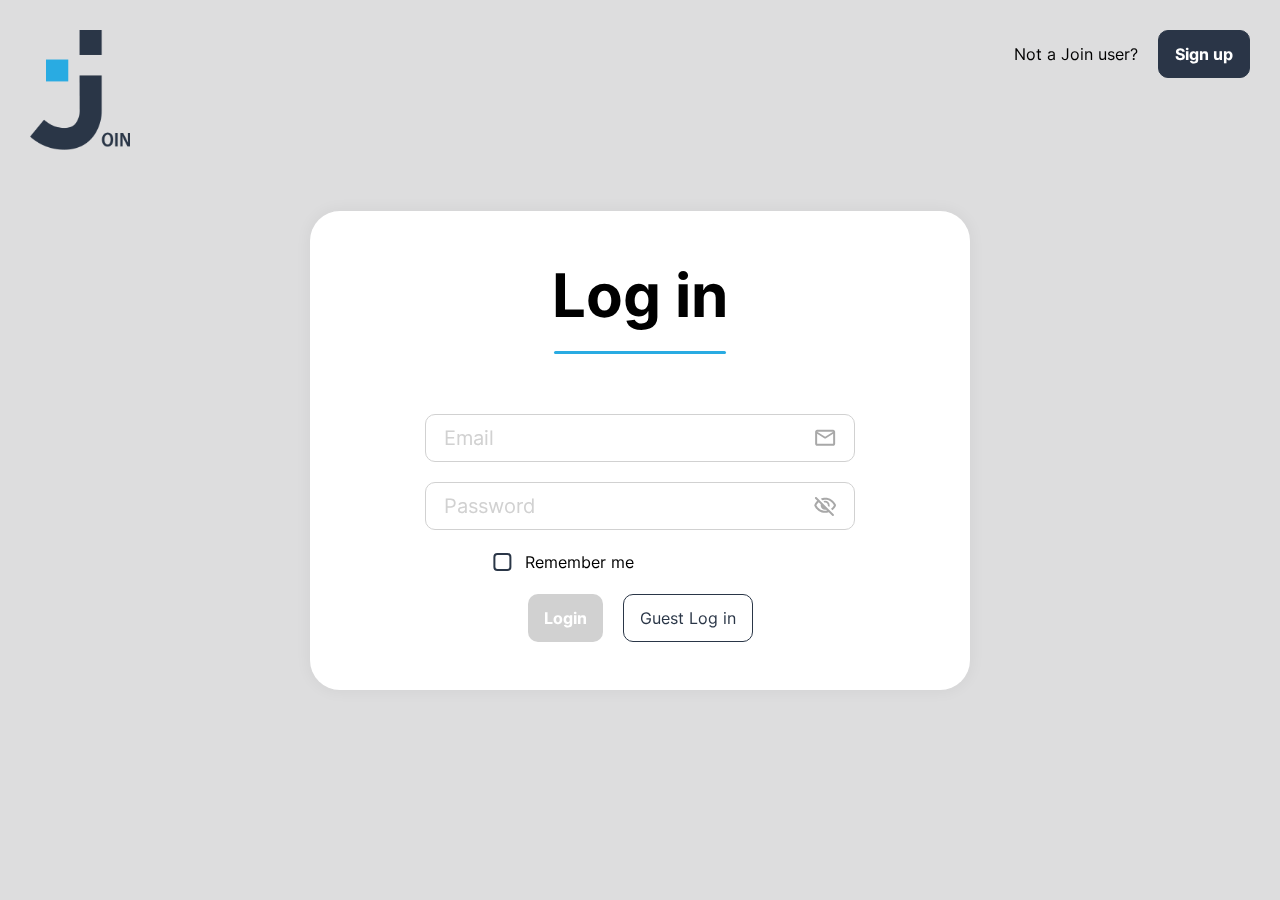
==== index.html @ 72e93fa6 "login: add signup and back arrow button" ====
<!DOCTYPE html>
<html lang="en">

<head>
    <meta charset="UTF-8">
    <meta name="viewport" content="width=device-width, initial-scale=1.0">

    <link rel="shortcut icon" href="./img/logo/favicon.png" type="image/x-icon">
    <link rel="stylesheet" href="./css/font.css">
    <link rel="stylesheet" href="./css/main.css">
    <link rel="stylesheet" href="./css/login.css">

    <script src="./js/defaultdata.js"></script>
    <script src="./js/login.js"></script>
    <script src="./js/main.js"></script>
    <script src="./js/remotestorage.js"></script>

    <title>Join</title>
</head>

<body onload="initLoginSite()">

    <img class="join_logo" src="../img/logo/logo.png" alt="">

    <div id="signin_button" class="signin_div">
        <span>Not a Join user?</span>
        <button onclick="showSignInMask()" class="btnDark">
            Sign up
        </button>
    </div>

    <section id="login_overlay" class="login_overlay">
        <div class="fly_info_message" id="fly_info_login_success">
            <span>You Logged In successfully</span>
        </div>
        <div class="fly_info_message" id="fly_info_signin_success">
            <span>You Signed Up successfully</span>
        </div>
    </section>

    <section id="login_mask">
        <form id="login_form" action="javascript:;" class="login_mask login_mask_animation"
            onsubmit="submitLogin(event)">
            <span class="login_title">Log in</span>
            <div id="login_blueline" class="blue_line"></div>
            <div id="login_info" class="login_errormessage"></div>
            <div id="login_email" class="login_input">
                <input name="email" required placeholder="Email" type="text">
                <img src="./img/icons/login_signup/mail.svg" alt="">
            </div>
            <div password id="login_password" class="login_input">
                <input name="password" required id="input_login_password" placeholder="Password" type="password">
                <img class="img_hover" onclick="togglePasswortVisibility('input_login_password')"
                    src="./img/icons/login_signup/visibility_off.svg" alt="">
            </div>
            <div class="login_checkbox">
                <input type="checkbox" name="rememberme" id="login_rememberme">
                <label for="login_rememberme">
                    <img src="./img/icons/board/cf_unchecked.svg" alt="">
                    Remember me
                </label>
            </div>
            <div class="login_actions">
                <button class="btnDark">
                    Login
                </button>
                <button class="btnWhite" type="button" onclick="loginAsGuest()">
                    Guest Log in
                </button>
            </div>
        </form>
    </section>

    <section style="display: none;" id="signup_mask">
        <form id="signin_form" action="javascript:;" class="login_mask" onsubmit="submitSignIn(event)">
            <img onclick="showSignInMask(false)" class="back-arrow" src="../img/icons/contacts/back-arrow.svg"
                alt="back-arrow">
            <span class="login_title">Sign in</span>
            <div id="signin_blueline" class="blue_line"></div>
            <div id="signin_info" class="login_errormessage"></div>
            <div id="signin_name" class="login_input">
                <input name="name" required placeholder="Name" type="text">
                <img src="./img/icons/login_signup/person.svg" alt="">
            </div>
            <div id="signin_email" class="login_input">
                <input name="email" required placeholder="Email" type="email">
                <img src="./img/icons/login_signup/mail.svg" alt="">
            </div>
            <div password id="signin_password" class="login_input">
                <input name="password" required id="input_signin_password" placeholder="Password" type="password">
                <img class="img_hover" onclick="togglePasswortVisibility('input_signin_password')"
                    src="./img/icons/login_signup/visibility_off.svg" alt="">
            </div>
            <div password id="signin_password_confirm" class="login_input">
                <input name="confirm_password" required id="input_signin_confirm_password" placeholder="Password"
                    type="password">
                <img class="img_hover" onclick="togglePasswortVisibility('input_signin_confirm_password')"
                    src="./img/icons/login_signup/visibility_off.svg" alt="">
            </div>
            <div class="login_checkbox">
                <input required type="checkbox" name="rememberme" id="signin_accept_policy">
                <label for="signin_accept_policy">
                    <img src="./img/icons/board/cf_unchecked.svg" alt="">
                    I accept the <a href="./privacy_policy.html">Privacy policy</a>
                </label>
            </div>
            <div class="login_actions">
                <button class="btnDark">
                    Sign up
                </button>
            </div>
        </form>
    </section>

    <!-- preload images to prevent flickering  -->
    <div style="display: none;">
        <img src="./img/icons/login_signup/visibility.svg" height="0" width="0">
        <img src="./img/icons/board/cf_checked.svg" height="0" width="0">
    </div>

</body>

</html>
---- css/font.css ----
/* inter-100 - latin */
@font-face {
    font-display: swap; /* Check https://developer.mozilla.org/en-US/docs/Web/CSS/@font-face/font-display for other options. */
    font-family: 'Inter';
    font-style: normal;
    font-weight: 100;
    src: url('../fonts/inter-v13-latin-100.woff2') format('woff2'); /* Chrome 36+, Opera 23+, Firefox 39+, Safari 12+, iOS 10+ */
  }
  /* inter-200 - latin */
  @font-face {
    font-display: swap; /* Check https://developer.mozilla.org/en-US/docs/Web/CSS/@font-face/font-display for other options. */
    font-family: 'Inter';
    font-style: normal;
    font-weight: 200;
    src: url('../fonts/inter-v13-latin-200.woff2') format('woff2'); /* Chrome 36+, Opera 23+, Firefox 39+, Safari 12+, iOS 10+ */
  }
  /* inter-300 - latin */
  @font-face {
    font-display: swap; /* Check https://developer.mozilla.org/en-US/docs/Web/CSS/@font-face/font-display for other options. */
    font-family: 'Inter';
    font-style: normal;
    font-weight: 300;
    src: url('../fonts/inter-v13-latin-300.woff2') format('woff2'); /* Chrome 36+, Opera 23+, Firefox 39+, Safari 12+, iOS 10+ */
  }
  /* inter-regular - latin */
  @font-face {
    font-display: swap; /* Check https://developer.mozilla.org/en-US/docs/Web/CSS/@font-face/font-display for other options. */
    font-family: 'Inter';
    font-style: normal;
    font-weight: 400;
    src: url('../fonts/inter-v13-latin-regular.woff2') format('woff2'); /* Chrome 36+, Opera 23+, Firefox 39+, Safari 12+, iOS 10+ */
  }
  /* inter-500 - latin */
  @font-face {
    font-display: swap; /* Check https://developer.mozilla.org/en-US/docs/Web/CSS/@font-face/font-display for other options. */
    font-family: 'Inter';
    font-style: normal;
    font-weight: 500;
    src: url('../fonts/inter-v13-latin-500.woff2') format('woff2'); /* Chrome 36+, Opera 23+, Firefox 39+, Safari 12+, iOS 10+ */
  }
  /* inter-600 - latin */
  @font-face {
    font-display: swap; /* Check https://developer.mozilla.org/en-US/docs/Web/CSS/@font-face/font-display for other options. */
    font-family: 'Inter';
    font-style: normal;
    font-weight: 600;
    src: url('../fonts/inter-v13-latin-600.woff2') format('woff2'); /* Chrome 36+, Opera 23+, Firefox 39+, Safari 12+, iOS 10+ */
  }
  /* inter-700 - latin */
  @font-face {
    font-display: swap; /* Check https://developer.mozilla.org/en-US/docs/Web/CSS/@font-face/font-display for other options. */
    font-family: 'Inter';
    font-style: normal;
    font-weight: 700;
    src: url('../fonts/inter-v13-latin-700.woff2') format('woff2'); /* Chrome 36+, Opera 23+, Firefox 39+, Safari 12+, iOS 10+ */
  }
  /* inter-800 - latin */
  @font-face {
    font-display: swap; /* Check https://developer.mozilla.org/en-US/docs/Web/CSS/@font-face/font-display for other options. */
    font-family: 'Inter';
    font-style: normal;
    font-weight: 800;
    src: url('../fonts/inter-v13-latin-800.woff2') format('woff2'); /* Chrome 36+, Opera 23+, Firefox 39+, Safari 12+, iOS 10+ */
  }
  /* inter-900 - latin */
  @font-face {
    font-display: swap; /* Check https://developer.mozilla.org/en-US/docs/Web/CSS/@font-face/font-display for other options. */
    font-family: 'Inter';
    font-style: normal;
    font-weight: 900;
    src: url('../fonts/inter-v13-latin-900.woff2') format('woff2'); /* Chrome 36+, Opera 23+, Firefox 39+, Safari 12+, iOS 10+ */
  }
---- css/main.css ----
:root {
    /* bg = background */
    --site-bg: #f6f7f8;

    --primary: #2a3647;
    --secondary: #091931;
    --accent: #29abe2;
    /* hvr = hover */
    --primary-hvr: #202e47;
    --checkbox-hvr: #edf2fa;

    /* btn = button */
    /* shdw = shadow */
    /* td = top-down */
    --btn-shdw-td: 0px 0px 4px 0px rgba(0, 0, 0, 0.1);

    /* ttb = top to bottom */
    --btn-shdw-ttb: 0px 4px 4px 0px rgba(0, 0, 0, 0.25);
    --header-shdw-ttb: 0px 4px 4px 0px rgba(0, 0, 0, 0.1);

    /* qm = questio-mark */
    --qm-grey: #a8a8a8;

    --icon-grey: #cdcdcd;

    --no-task-bg: #a8a8a8;

    --form-active-border: 1px solid #29abe2;

    --form-fail-border: 1px solid #ff8190;

    /* txt-col = text color */
    --form-fail-txt-col: #ff8190;

    /* ma = mailaddress */
    --contact-ma: #007cee;

    /* set as 'background' - property!!! */
    --contact-hvr: linear-gradient(180deg, #f9f9f9 0%, #f0f0f0 100%);

    --urgent: #ff3d00;
    --medium: #ffa800;
    --low: #7ae229;

    /* small-br = button border-radius */
    /* for buttons and contacts */
    --small-br: 0.625rem;

    /* med-br = med border-radius */
    /* for all tasks in the board (reduced) */
    --med-br: 1.5rem;

    /* big-br = big border-radius */
    /* for all slide-in pop-ups like _add contact+_ | _add task+_ and _task-detail-view_ */
    --big-br: 1.875rem;

    /* refers to menu that shows up when profile in upper-right corner is clicked */
    --small-menu-br: 1.25rem 0rem 1.25rem 1.25rem;
}

* {
    box-sizing: border-box;
    font-family: 'Inter';
}

body {
    margin: 0;
    min-height: 100vh;
    display: flex;
    max-width: 1920px;
    margin: auto;
    overflow-x: hidden;
}

/* SCROLLBAR */

.custom-scrollbar {
    overflow-y: auto;
}

/* width */
.custom-scrollbar::-webkit-scrollbar {
    width: 12px;
}

/* Track */
.custom-scrollbar::-webkit-scrollbar-track {
    background: transparent;
}

/* Handle */
.custom-scrollbar::-webkit-scrollbar-thumb {
    background: #A8A8A8;
    border-radius: 16px;
    border: 3px solid white;
}

/* Handle on hover */
.custom-scrollbar::-webkit-scrollbar-thumb:hover {
    background: #868686;
}

.custom-scrollbar::-webkit-scrollbar-button:single-button:start {
    background-image: url('../img/icons/contacts/scrollup.svg');
    background-repeat: no-repeat;
    background-position: bottom;
    height: 16px;
}

.custom-scrollbar::-webkit-scrollbar-button:single-button:end {
    background-image: url('../img/icons/contacts/scrolldown.svg');
    background-repeat: no-repeat;
    background-position: top;
    height: 16px;
}




/********** MAIN-CONTENT **********/

.header-main-container {
    display: flex;
    flex-direction: column;
    flex: 1;
    background-color: var(--site-bg);
}

.title {
    font-size: 61px;
    font-weight: 700;
    color: black;
}

.accent_blue {
    color: var(--accent);
}

/********** SIDEBAR **********/

nav {
    align-self: flex-start;
    display: flex;
    flex-direction: column;
    justify-content: space-between;
    text-align: center;
    width: 232px;
    height: 100dvh;
    margin: 0;
    position: sticky;
    top: 0;
    background-color: #2A3647;
    color: var(--icon-grey);
}

.navbar_logo {
    margin-top: 64px;
}

.nav_list {
    display: flex;
    justify-content: center;
}

.nav_list_element {
    display: flex;
    align-items: center;
    color: var(--icon-grey);
    text-decoration: none;
    width: 100%;
    padding: 6px 46px 6px 46px;
    margin-bottom: 24px;
    cursor: pointer;
    transition-duration: 175ms;
}

.nav_list_element:hover {
    background-color: var(--secondary);
    transition-duration: 175ms;
    transform: scale(1.1);
}

.nav_list_element span {
    padding: 0 0 0 16px;
    font-size: 16px;
}

.nav_security_links {
    display: flex;
    flex-direction: column;
    gap: 4px;
    font-size: 16px;
    margin-bottom: 64px;
}

.nav_security_links a {
    color: var(--qm-grey);
    text-decoration: none;
}

/********** HEADER **********/

header {
    background-color: white;
    height: 96px;
    box-shadow: var(--header-shdw-ttb);
    z-index: 1;
    display: flex;
    align-items: center;
    justify-content: space-between;
    position: relative;
}

header img {
    width: 32px;
    height: 32px;
    padding: 6px;
    transition: 60ms ease-in-out;
}

header img:hover {
    padding: 4px;
    cursor: pointer;
}

.header-logo {
    width: 32px;
    height: 39px;
    padding: 0;
    margin-left: 16px;
    display: none;
}

.header-kanbanboard-headline {
    margin-left: 116px;
    font-size: 20px;
    font-weight: 400;
}

.header-help-user-container {
    margin-right: 40px;
    display: flex;
    align-items: center;
    gap: 16px;
}

.header-user-bg {
    width: 56px;
    height: 56px;
    border: 3px solid var(--primary);
    border-radius: 50%;
    display: flex;
    justify-content: center;
    align-items: center;
    transition: 60ms ease-in-out;
}

.header-user-bg:hover {
    background-color: #E1E6EC;
    cursor: pointer;
}

.header-user {
    font-size: 18px;
    font-weight: 700;
    color: var(--accent);
}

.header-help-link:hover {
    background-color: unset;
}

.header-menu-container {
    width: 150px;
    height: 158px;
    background-color: var(--primary);
    box-shadow: var(--btn-shdw-td);
    border-radius: 20px 0 20px 20px;
    padding: 10px;
    z-index: 2;
    display: flex;
    flex-direction: column;
    align-items: center;
    justify-content: center;
    position: absolute;
    top: 96px;
    right: 20px;
    transform: scaleX(0);
    transform-origin: right;
    transition: transform 120ms ease-in-out;
}

.header-menu-link {
    width: 130px;
    height: 46px;
    padding-left: 16px;
    font-size: 16px;
    font-weight: 400;
    color: var(--icon-grey) !important;
    display: flex;
    align-items: center;
    justify-content: start;
    transition: 100ms ease-in-out;
}

.header-menu-link:hover {
    background-color: #2A3D59;
    font-size: 16.5px;
}

.show-header-menu {
    transform: scaleX(1);
}

/********** HELP-SIDE **********/
/* orderedList with big Number*/

.help_maindiv {
    padding-left: 90px;
    padding-right: 90px;
    padding-top: 100px;
    padding-bottom: 100px;
}

.bignum {
    margin-left: 0;
    counter-reset: listItem;
}

.bignum>li {
    list-style: none;
    position: relative;
    margin-left: 2em;
    margin-bottom: 1em;
    padding-left: 1em;
    min-height: 2em;
}

.bignum>li:before {
    position: absolute;
    counter-increment: listItem;
    content: counter(listItem) ".";
    font-size: 2em;
    top: -0.1em;
    left: -1em;
}

/* REQUEST WINDOW */

.request-question-container {
    height: 40%;
    display: flex;
    justify-content: center;
    align-items: center;
}

.request-question {
    background-color: rgba(42, 54, 71, 1);
    padding: 20px;
    width: 100%;
    font-size: 24px;
    font-weight: 700;
    color: white;
    text-align: center;
    display: block;
}

.request-button-container {
    padding: 20px;
    background-color: white;
    height: 60%;
    display: flex;
    gap: 20px;
    justify-content: space-evenly;
    align-items: center;
}


/* BUTTONS */

.mobile-back-arrow {
    position: fixed;
    top: 128px;
    right: 16px;
    transition: transform 80ms ease-in-out;
    display: none;
}

.mobile-back-arrow:hover {
    cursor: pointer;
    transform: scale(1.1);
}
---- css/login.css ----
:root {
    --inputfield_fontsize: 20px;
    --inputfield_message: 12px;
    --inputfield_height: 48px;
    --inputfield_maxwidth: 430px;
    --inputfield_minwidth: 430px;
    --joinlogo_width: 100px;
    --joinlogo_height: 120px;
    --joinlogo_topleft: 30px;
}

body {
    background-color: #F6F7F8;
    justify-content: center;
    align-items: center;
}

.main_content {
    display: flex;
    flex-direction: column;
    justify-content: flex-start;
    align-items: flex-end;
}

.img_hover:hover {
    cursor: pointer;
}

.login_overlay {
    z-index: -1;
    position: fixed;
    top: 0;
    left: 0;
    right: 0;
    bottom: 0;
    display: flex;
    background-color: rgba(0, 0, 0, 0.1);
    justify-content: center;
    align-items: center;
}

.fly_info_message {
    border-radius: 20px;
    background-color: #2a3647;
    color: white;
    padding: 25px;
    transition: transform 125ms ease-in-out;
    transform: translateX(200vw);
    box-shadow: 0px 0px 4px 0px #00000026;
}

.login_mask {
    position: relative;
    display: flex;
    flex-direction: column;
    justify-content: flex-start;
    align-items: center;
    gap: 20px;
    background-color: white;
    border-radius: 30px;
    padding: 48px 115px 48px 115px;
    height: fit-content;
    box-shadow: 0px 0px 14px 3px #0000000A;
    margin-top: 100px;
    margin-bottom: 100px;
}

.login_mask_animation {
    opacity: 1;
    animation: loginmask;
    animation-duration: 2s;
}

@keyframes loginmask {
    0% {
        opacity: 0;
    }

    50% {
        opacity: 0;
    }

    100% {
        opacity: 1;
    }
}

.join_logo {
    top: var(--joinlogo_topleft);
    left: var(--joinlogo_topleft);
    width: var(--joinlogo_width);
    height: var(--joinlogo_height);
    position: absolute;
    animation: joinlogo;
    animation-duration: 1s;
    animation-timing-function: ease-in;
}

@keyframes joinlogo {
    0% {
        transform: scale(1.5);
        left: calc(calc(100vw - var(--joinlogo_width)) / 2);
        top: calc(calc(100vh - var(--joinlogo_height)) / 2);
    }

    30% {
        transform: scale(1.5);
        left: calc(calc(100vw - var(--joinlogo_width)) / 2);
        top: calc(calc(100vh - var(--joinlogo_height)) / 2);
    }

    100% {
        transform: scale(1);
        top: var(--joinlogo_topleft);
        left: var(--joinlogo_topleft);
    }
}


.login_title {
    font-size: 60px;
    font-weight: 700;
}

.blue_line {
    height: 3px;
    width: 40%;
    background-color: #29ABE2;
    border-radius: 1000px;
}

.blue_line_move {
    animation-name: bluelinemove;
    animation-duration: 1s;
    animation-iteration-count: infinite;
    animation-timing-function: linear;
}

@keyframes bluelinemove {
    0% {
        transform: translateX(0);
    }

    25% {
        transform: translateX(-80%);
    }

    75% {
        transform: translateX(80%);
    }

    100% {
        transform: translateX(0);
    }
}

.signin_div {
    position: absolute;
    right: var(--joinlogo_topleft);
    top: var(--joinlogo_topleft);
    display: flex;
    justify-content: center;
    align-items: center;
    gap: 20px;
    opacity: 1;
    animation: loginmask;
    animation-duration: 2s;
}

.login_input {
    position: relative;
    display: flex;
    justify-content: space-between;
    align-items: center;
    min-width: var(--inputfield_minwidth);
    max-width: var(--inputfield_maxwidth);
    height: var(--inputfield_height);
    border-radius: 10px;
    border: 1px solid #D1D1D1;
    padding: 0 16px;
}

.login_input input {
    outline: unset;
    border: unset;
    font-size: var(--inputfield_fontsize);
}

.login_input input::placeholder {
    font-size: var(--inputfield_fontsize);
    color: #D1D1D1;
}

.login_input[password]:has(input[type='text'])>img {
    content: url('../img/icons/login_signup/visibility.svg');
}

.login_checkbox {
    width: 70%;
}

.login_checkbox>label {
    display: flex;
    justify-content: flex-start;
    align-items: center;
    gap: 10px;
    user-select: none;
}

.login_checkbox>input[type='checkbox'] {
    display: none;
}

.login_checkbox>input[type='checkbox']:checked+label>img {
    content: url('../img/icons/board/cf_checked.svg');
}

.login_actions {
    display: flex;
    justify-content: space-between;
    align-items: center;
    gap: 20px;
}

.message {
    border: 1px solid #FF8190;
}

.message::after {
    position: absolute;
    left: 0;
    top: var(--inputfield_height);
    color: #FF8190;
    font-size: var(--inputfield_message);
    font-weight: 400;
}

.message_email_unknow::after {
    content: 'email unknow. try it again.';
}

.message_name_exists::after {
    content: 'name already exists';
}

.message_email_exists::after {
    content: 'email already exists';
}

.message_password_wrong::after {
    content: 'wrong password. try it again.';
}

.message_password_confirm_notconfirm::after {
    content: 'password is not equal';
}

.login_errormessage {
    color: transparent;
    height: 20px;
    font-size: var(--inputfield_message);
    font-weight: 400;
}

form:invalid button.btnDark {
    pointer-events: none;
    background-color: #D1D1D1;
    border: #E1E1E1;
}

/* buttonstyle for multiple use */
.btnDark,
.btnWhite {
    min-height: 48px;
    border-radius: 10px;
    padding-left: 16px;
    padding-right: 16px;
    transition:
        background-color 100ms ease-in-out,
        border 100ms ease-in-out,
        color 100ms ease-in-out;
    cursor: pointer;
}

.btnDark {
    background-color: #2a3547;
    border: 1px solid #2A3647;
    font-size: var(--editfields_fontsize);
    font-weight: 700;
    color: white;
}

.btnWhite {
    background-color: white;
    border: 1px solid #2A3647;
    font-size: var(--editfields_fontsize);
    font-weight: 400;
    color: #2A3647;
}

.btnWhite:hover {
    border: 1px solid #29ABE2;
    box-shadow: 0px 4px 4px 0px #00000040;
    color: #29ABE2;
}

.btnWhite:active {
    border: 1px solid #091931;
    box-shadow: 0px 4px 4px 0px #00000040;
    color: #091931;
}

.btnDark:hover {
    background-color: #29ABE2;
    box-shadow: 0px 4px 4px 0px #00000040;
    border: 1px solid #29ABE2;
}

.btnDark:active {
    background-color: #091931;
    border: 1px solid #2A3647;
}

.back-arrow {
    position: absolute;
    top: 20px;
    right: 20px;
    transition: transform 80ms ease-in-out;
}

.back-arrow:hover {
    cursor: pointer;
    transform: scale(1.1);
}
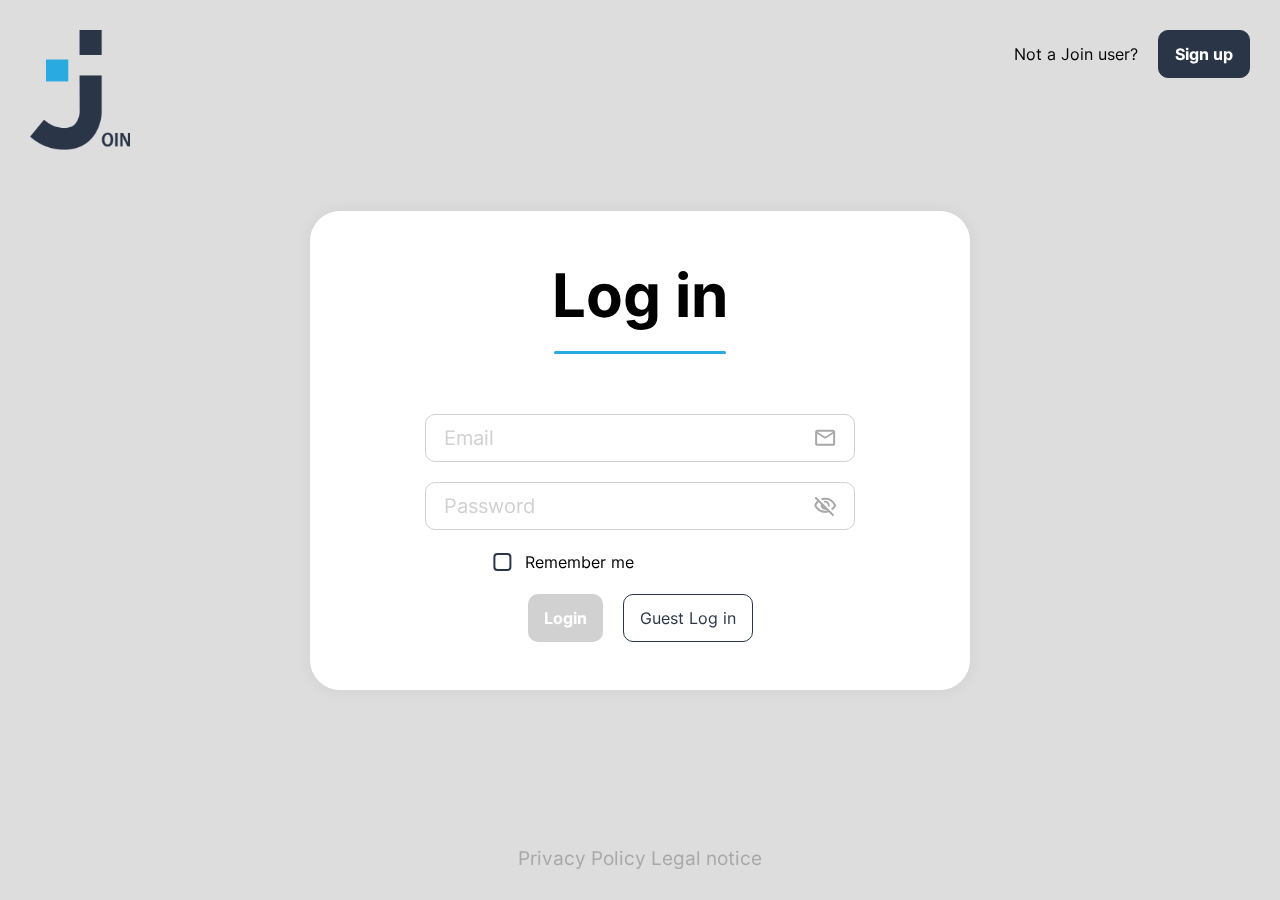
==== commit 6b187347: "login: add legal notice and policy links" ====
--- a/index.html
+++ b/index.html
@@ -27,6 +27,11 @@
         <button onclick="showSignInMask()" class="btnDark">
             Sign up
         </button>
+    </div>
+
+    <div id="policy_notice_div" class="policy_notice_div login_mask_animation">
+        <a href="./privacy_policy.html">Privacy Policy</a>
+        <a href="./legal_notice.html">Legal notice</a>
     </div>
 
     <section id="login_overlay" class="login_overlay">
@@ -92,8 +97,8 @@
                     src="./img/icons/login_signup/visibility_off.svg" alt="">
             </div>
             <div password id="signin_password_confirm" class="login_input">
-                <input name="confirm_password" required id="input_signin_confirm_password" placeholder="Password"
-                    type="password">
+                <input name="confirm_password" required id="input_signin_confirm_password"
+                    placeholder="Confirm Password" type="password">
                 <img class="img_hover" onclick="togglePasswortVisibility('input_signin_confirm_password')"
                     src="./img/icons/login_signup/visibility_off.svg" alt="">
             </div>
--- a/css/login.css
+++ b/css/login.css
@@ -1,5 +1,6 @@
 :root {
     --inputfield_fontsize: 20px;
+    --notice_fontsize: 19px;
     --inputfield_message: 12px;
     --inputfield_height: 48px;
     --inputfield_maxwidth: 430px;
@@ -26,6 +27,29 @@
     cursor: pointer;
 }
 
+.policy_notice_div {
+    position: absolute;
+    bottom: var(--joinlogo_topleft);
+    font-size: var(--notice_fontsize);
+    font-weight: 400;
+}
+
+.policy_notice_div>a {
+    color: #A8A8A8;
+    text-decoration: none;
+}
+
+.policy_notice_div>a:hover {
+    color: #29ABE2;
+    text-decoration: none;
+    transform: scale(1.5);
+}
+
+.policy_notice_div>a:active {
+    color: #A8A8A8;
+    text-decoration: none;
+}
+
 .login_overlay {
     z-index: -1;
     position: fixed;
@@ -34,6 +58,7 @@
     right: 0;
     bottom: 0;
     display: flex;
+    flex-direction: column;
     background-color: rgba(0, 0, 0, 0.1);
     justify-content: center;
     align-items: center;
@@ -180,10 +205,15 @@
     padding: 0 16px;
 }
 
+.login_input:has(input:focus) {
+    border: 1px solid #29ABE2;
+}
+
 .login_input input {
     outline: unset;
     border: unset;
     font-size: var(--inputfield_fontsize);
+    flex-grow: 1;
 }
 
 .login_input input::placeholder {
@@ -205,6 +235,17 @@
     align-items: center;
     gap: 10px;
     user-select: none;
+}
+
+.login_checkbox>label>a {
+    text-decoration: none;
+    color: #29ABE2;
+}
+
+.login_checkbox>label>a:hover {
+    text-decoration: none;
+    color: #29ABE2;
+    transform: scale(1.05);
 }
 
 .login_checkbox>input[type='checkbox'] {
@@ -236,23 +277,23 @@
 }
 
 .message_email_unknow::after {
-    content: 'email unknow. try it again.';
+    content: 'Email unknow. try it again.';
 }
 
 .message_name_exists::after {
-    content: 'name already exists';
+    content: 'User with the same name already exists';
 }
 
 .message_email_exists::after {
-    content: 'email already exists';
+    content: 'User with this email already exist';
 }
 
 .message_password_wrong::after {
-    content: 'wrong password. try it again.';
+    content: 'Wrong password, Ups! Try again. ';
 }
 
 .message_password_confirm_notconfirm::after {
-    content: 'password is not equal';
+    content: 'Ups! your password don’t match';
 }
 
 .login_errormessage {
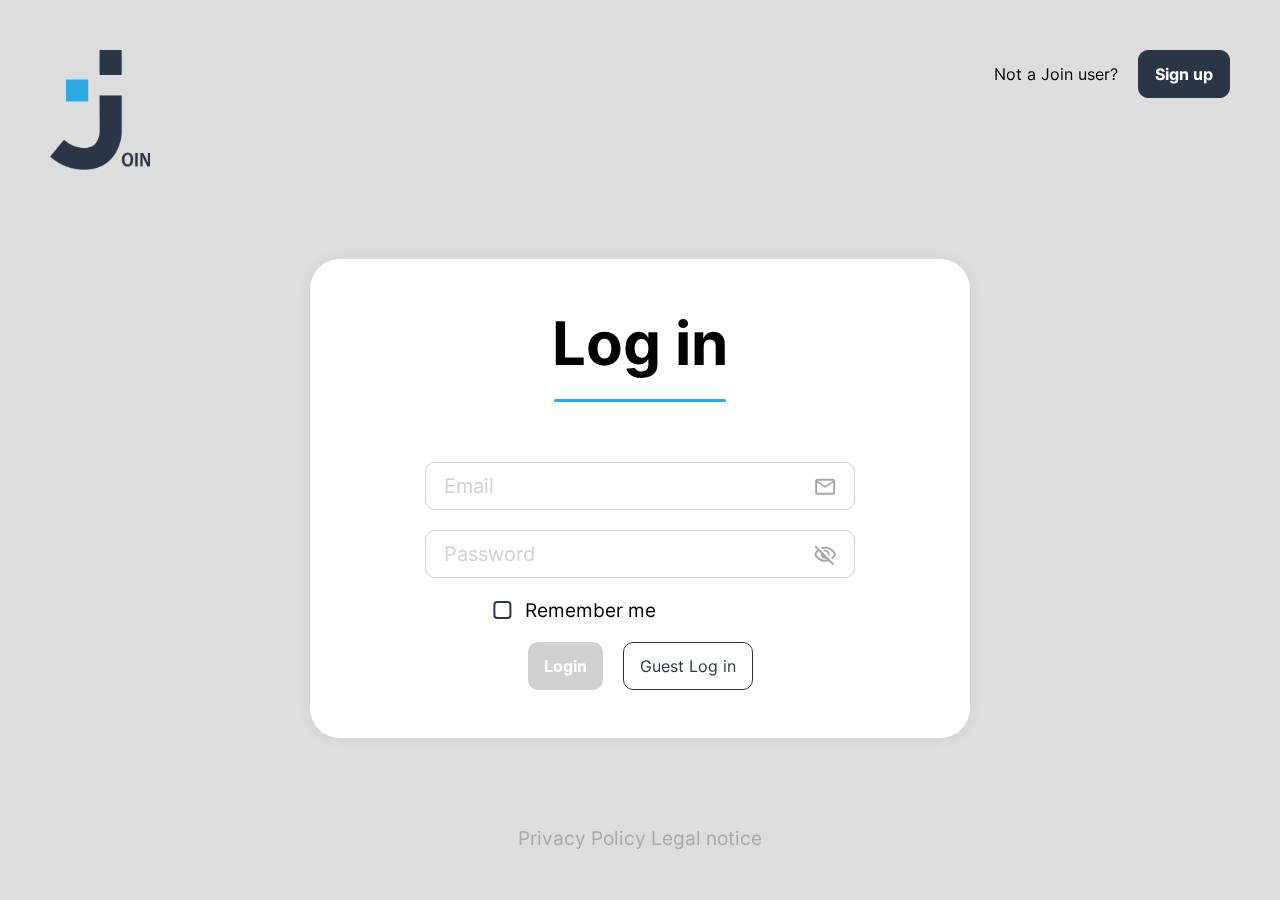
==== commit 9570cbd9: "login: responsiv ready" ====
--- a/index.html
+++ b/index.html
@@ -22,7 +22,92 @@
 
     <img class="join_logo" src="../img/logo/logo.png" alt="">
 
-    <div id="signin_button" class="signin_div">
+    <section id="login_overlay" class="login_overlay">
+        <div class="fly_info_message" id="fly_info_login_success">
+            <span>You Logged In successfully</span>
+        </div>
+        <div class="fly_info_message" id="fly_info_signin_success">
+            <span>You Signed Up successfully</span>
+        </div>
+    </section>
+
+    <div class="main_content">
+        <section id="login_mask">
+            <form id="login_form" action="javascript:;" class="login_mask login_mask_animation"
+                onsubmit="submitLogin(event)">
+                <span class="login_title">Log in</span>
+                <div id="login_blueline" class="blue_line"></div>
+                <div id="login_info" class="login_errormessage"></div>
+                <div id="login_email" class="login_input">
+                    <input name="email" required placeholder="Email" type="text">
+                    <img src="./img/icons/login_signup/mail.svg" alt="">
+                </div>
+                <div password id="login_password" class="login_input">
+                    <input name="password" required id="input_login_password" placeholder="Password" type="password">
+                    <img class="img_hover" onclick="togglePasswortVisibility('input_login_password')"
+                        src="./img/icons/login_signup/visibility_off.svg" alt="">
+                </div>
+                <div class="login_checkbox">
+                    <input type="checkbox" name="rememberme" id="login_rememberme">
+                    <label for="login_rememberme">
+                        <img src="./img/icons/board/cf_unchecked.svg" alt="">
+                        Remember me
+                    </label>
+                </div>
+                <div class="login_actions">
+                    <button class="btnDark">
+                        Login
+                    </button>
+                    <button class="btnWhite" type="button" onclick="loginAsGuest()">
+                        Guest Log in
+                    </button>
+                </div>
+            </form>
+        </section>
+
+        <section style="display: none;" id="signup_mask">
+            <form id="signin_form" action="javascript:;" class="login_mask" onsubmit="submitSignIn(event)">
+                <img onclick="showSignInMask(false)" class="back-arrow" src="../img/icons/contacts/back-arrow.svg"
+                    alt="back-arrow">
+                <span class="login_title">Sign in</span>
+                <div id="signin_blueline" class="blue_line"></div>
+                <div id="signin_info" class="login_errormessage"></div>
+                <div id="signin_name" class="login_input">
+                    <input name="name" required placeholder="Name" type="text">
+                    <img src="./img/icons/login_signup/person.svg" alt="">
+                </div>
+                <div id="signin_email" class="login_input">
+                    <input name="email" required placeholder="Email" type="email">
+                    <img src="./img/icons/login_signup/mail.svg" alt="">
+                </div>
+                <div password id="signin_password" class="login_input">
+                    <input name="password" required id="input_signin_password" placeholder="Password" type="password">
+                    <img class="img_hover" onclick="togglePasswortVisibility('input_signin_password')"
+                        src="./img/icons/login_signup/visibility_off.svg" alt="">
+                </div>
+                <div password id="signin_password_confirm" class="login_input">
+                    <input name="confirm_password" required id="input_signin_confirm_password"
+                        placeholder="Confirm Password" type="password">
+                    <img class="img_hover" onclick="togglePasswortVisibility('input_signin_confirm_password')"
+                        src="./img/icons/login_signup/visibility_off.svg" alt="">
+                </div>
+                <div class="login_checkbox">
+                    <input required type="checkbox" name="rememberme" id="signin_accept_policy">
+                    <label for="signin_accept_policy">
+                        <img src="./img/icons/board/cf_unchecked.svg" alt="">
+                        I accept the <a href="./privacy_policy.html">Privacy policy</a>
+                    </label>
+                </div>
+                <div class="login_actions">
+                    <button class="btnDark">
+                        Sign up
+                    </button>
+                </div>
+            </form>
+        </section>
+    </div>
+
+    <div id="signin_button" class="signin_div login_mask_animation">
         <span>Not a Join user?</span>
         <button onclick="showSignInMask()" class="btnDark">
             Sign up
@@ -34,89 +119,6 @@
         <a href="./legal_notice.html">Legal notice</a>
     </div>
 
-    <section id="login_overlay" class="login_overlay">
-        <div class="fly_info_message" id="fly_info_login_success">
-            <span>You Logged In successfully</span>
-        </div>
-        <div class="fly_info_message" id="fly_info_signin_success">
-            <span>You Signed Up successfully</span>
-        </div>
-    </section>
-
-    <section id="login_mask">
-        <form id="login_form" action="javascript:;" class="login_mask login_mask_animation"
-            onsubmit="submitLogin(event)">
-            <span class="login_title">Log in</span>
-            <div id="login_blueline" class="blue_line"></div>
-            <div id="login_info" class="login_errormessage"></div>
-            <div id="login_email" class="login_input">
-                <input name="email" required placeholder="Email" type="text">
-                <img src="./img/icons/login_signup/mail.svg" alt="">
-            </div>
-            <div password id="login_password" class="login_input">
-                <input name="password" required id="input_login_password" placeholder="Password" type="password">
-                <img class="img_hover" onclick="togglePasswortVisibility('input_login_password')"
-                    src="./img/icons/login_signup/visibility_off.svg" alt="">
-            </div>
-            <div class="login_checkbox">
-                <input type="checkbox" name="rememberme" id="login_rememberme">
-                <label for="login_rememberme">
-                    <img src="./img/icons/board/cf_unchecked.svg" alt="">
-                    Remember me
-                </label>
-            </div>
-            <div class="login_actions">
-                <button class="btnDark">
-                    Login
-                </button>
-                <button class="btnWhite" type="button" onclick="loginAsGuest()">
-                    Guest Log in
-                </button>
-            </div>
-        </form>
-    </section>
-
-    <section style="display: none;" id="signup_mask">
-        <form id="signin_form" action="javascript:;" class="login_mask" onsubmit="submitSignIn(event)">
-            <img onclick="showSignInMask(false)" class="back-arrow" src="../img/icons/contacts/back-arrow.svg"
-                alt="back-arrow">
-            <span class="login_title">Sign in</span>
-            <div id="signin_blueline" class="blue_line"></div>
-            <div id="signin_info" class="login_errormessage"></div>
-            <div id="signin_name" class="login_input">
-                <input name="name" required placeholder="Name" type="text">
-                <img src="./img/icons/login_signup/person.svg" alt="">
-            </div>
-            <div id="signin_email" class="login_input">
-                <input name="email" required placeholder="Email" type="email">
-                <img src="./img/icons/login_signup/mail.svg" alt="">
-            </div>
-            <div password id="signin_password" class="login_input">
-                <input name="password" required id="input_signin_password" placeholder="Password" type="password">
-                <img class="img_hover" onclick="togglePasswortVisibility('input_signin_password')"
-                    src="./img/icons/login_signup/visibility_off.svg" alt="">
-            </div>
-            <div password id="signin_password_confirm" class="login_input">
-                <input name="confirm_password" required id="input_signin_confirm_password"
-                    placeholder="Confirm Password" type="password">
-                <img class="img_hover" onclick="togglePasswortVisibility('input_signin_confirm_password')"
-                    src="./img/icons/login_signup/visibility_off.svg" alt="">
-            </div>
-            <div class="login_checkbox">
-                <input required type="checkbox" name="rememberme" id="signin_accept_policy">
-                <label for="signin_accept_policy">
-                    <img src="./img/icons/board/cf_unchecked.svg" alt="">
-                    I accept the <a href="./privacy_policy.html">Privacy policy</a>
-                </label>
-            </div>
-            <div class="login_actions">
-                <button class="btnDark">
-                    Sign up
-                </button>
-            </div>
-        </form>
-    </section>
-
     <!-- preload images to prevent flickering  -->
     <div style="display: none;">
         <img src="./img/icons/login_signup/visibility.svg" height="0" width="0">
--- a/css/login.css
+++ b/css/login.css
@@ -1,26 +1,32 @@
 :root {
     --inputfield_fontsize: 20px;
     --notice_fontsize: 19px;
+    --headline_fontsize: 60px;
     --inputfield_message: 12px;
     --inputfield_height: 48px;
     --inputfield_maxwidth: 430px;
     --inputfield_minwidth: 430px;
     --joinlogo_width: 100px;
     --joinlogo_height: 120px;
-    --joinlogo_topleft: 30px;
+    --joinlogo_topleft: 50px;
+    --loginmask_padding_x: 115px;
+    --loginmask_padding_y: 48px;
+    --loginmask_margin_y: calc(var(--joinlogo_height) + var(--joinlogo_topleft) + var(--joinlogo_topleft));
 }
 
 body {
     background-color: #F6F7F8;
+    flex-direction: column;
     justify-content: center;
     align-items: center;
 }
 
 .main_content {
+    flex-grow: 1;
     display: flex;
     flex-direction: column;
-    justify-content: flex-start;
-    align-items: flex-end;
+    justify-content: center;
+    align-items: center;
 }
 
 .img_hover:hover {
@@ -28,10 +34,9 @@
 }
 
 .policy_notice_div {
-    position: absolute;
-    bottom: var(--joinlogo_topleft);
     font-size: var(--notice_fontsize);
     font-weight: 400;
+    margin-bottom: var(--joinlogo_topleft);
 }
 
 .policy_notice_div>a {
@@ -83,11 +88,11 @@
     gap: 20px;
     background-color: white;
     border-radius: 30px;
-    padding: 48px 115px 48px 115px;
+    padding: var(--loginmask_padding_y) var(--loginmask_padding_x);
     height: fit-content;
     box-shadow: 0px 0px 14px 3px #0000000A;
-    margin-top: 100px;
-    margin-bottom: 100px;
+    margin-top: var(--loginmask_margin_y);
+    margin-bottom: var(--joinlogo_topleft);
 }
 
 .login_mask_animation {
@@ -143,7 +148,7 @@
 
 
 .login_title {
-    font-size: 60px;
+    font-size: var(--headline_fontsize);
     font-weight: 700;
 }
 
@@ -187,9 +192,6 @@
     justify-content: center;
     align-items: center;
     gap: 20px;
-    opacity: 1;
-    animation: loginmask;
-    animation-duration: 2s;
 }
 
 .login_input {
@@ -226,6 +228,7 @@
 }
 
 .login_checkbox {
+    font-size: var(--notice_fontsize);
     width: 70%;
 }
 
@@ -372,4 +375,53 @@
 .back-arrow:hover {
     cursor: pointer;
     transform: scale(1.1);
+}
+
+@media (max-width: 800px) {
+    :root {
+        --notice_fontsize: 16px;
+        --inputfield_minwidth: 280px;
+        --loginmask_padding_x: 50px;
+        --loginmask_padding_y: 32px;
+        --joinlogo_topleft: 30px;
+    }
+
+    .login_checkbox {
+        width: 80%;
+    }
+
+}
+
+@media (max-width: 450px) {
+    :root {
+        --headline_fontsize: 40px;
+        --inputfield_fontsize: 16px;
+        --notice_fontsize: 14px;
+        --inputfield_message: 12px;
+        --inputfield_height: 40px;
+        --inputfield_minwidth: 160px;
+        --joinlogo_width: 75px;
+        --joinlogo_height: 90px;
+        --joinlogo_topleft: 16px;
+        --loginmask_padding_x: 10px;
+        --loginmask_padding_y: 16px;
+    }
+
+    .login_actions {
+        flex-direction: column;
+        align-items: stretch;
+    }
+
+    .login_mask {
+        margin-bottom: 10px;
+        gap: 10px;
+    }
+
+    .signin_div {
+        position: unset;
+        right: unset;
+        top: unset;
+        margin-bottom: var(--joinlogo_topleft);
+    }
+
 }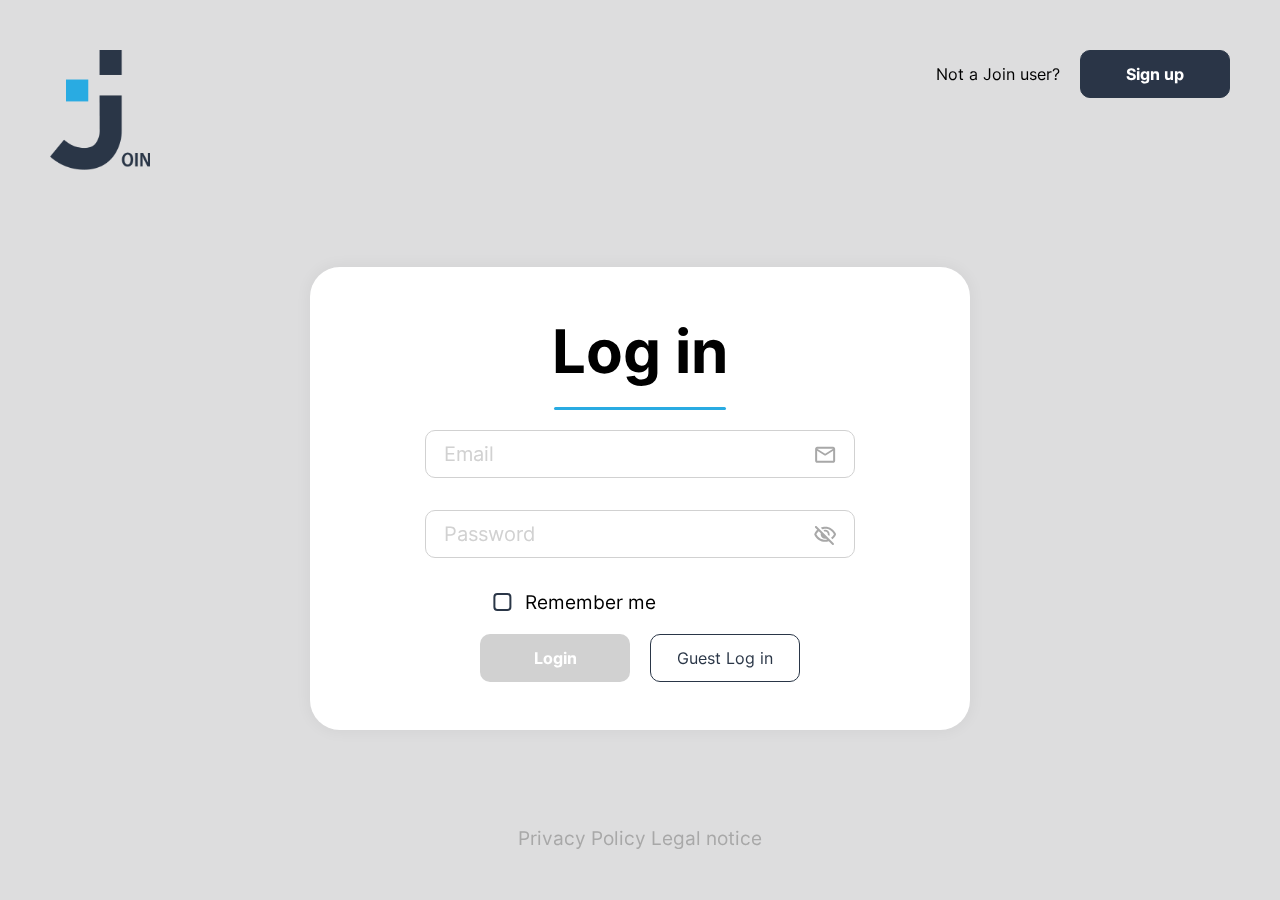
==== commit d9db6db0: "login: restyle errormessages" ====
--- a/index.html
+++ b/index.html
@@ -37,7 +37,9 @@
                 onsubmit="submitLogin(event)">
                 <span class="login_title">Log in</span>
                 <div id="login_blueline" class="blue_line"></div>
-                <div id="login_info" class="login_errormessage"></div>
+                <div id="login_error" class="login_errormessage">
+                    could not load userdata, try again later
+                </div>
                 <div id="login_email" class="login_input">
                     <input name="email" required placeholder="Email" type="text">
                     <img src="./img/icons/login_signup/mail.svg" alt="">
@@ -56,7 +58,23 @@
                 </div>
                 <div class="login_actions">
                     <button class="btnDark">
-                        Login
+                        <span>Login</span>
+                        <svg version="1.1" class="svg_loadanim" id="login_loadanim" xmlns="http://www.w3.org/2000/svg"
+                            xmlns:xlink="http://www.w3.org/1999/xlink" x="0px" y="0px" viewBox="0 0 150 100"
+                            enable-background="new 0 0 0 0" xml:space="preserve">
+                            <circle fill="#fff" stroke="none" cx="25" cy="50" r="16">
+                                <animate attributeName="opacity" dur="1s" values="0;1;0" repeatCount="indefinite"
+                                    begin="0.1" />
+                            </circle>
+                            <circle fill="#fff" stroke="none" cx="75" cy="50" r="16">
+                                <animate attributeName="opacity" dur="1s" values="0;1;0" repeatCount="indefinite"
+                                    begin="0.2" />
+                            </circle>
+                            <circle fill="#fff" stroke="none" cx="125" cy="50" r="16">
+                                <animate attributeName="opacity" dur="1s" values="0;1;0" repeatCount="indefinite"
+                                    begin="0.3" />
+                            </circle>
+                        </svg>
                     </button>
                     <button class="btnWhite" type="button" onclick="loginAsGuest()">
                         Guest Log in
@@ -71,7 +89,9 @@
                     alt="back-arrow">
                 <span class="login_title">Sign in</span>
                 <div id="signin_blueline" class="blue_line"></div>
-                <div id="signin_info" class="login_errormessage"></div>
+                <div id="signin_error" class="login_errormessage">
+                    could not load userdata, try again later
+                </div>
                 <div id="signin_name" class="login_input">
                     <input name="name" required placeholder="Name" type="text">
                     <img src="./img/icons/login_signup/person.svg" alt="">
@@ -99,8 +119,24 @@
                     </label>
                 </div>
                 <div class="login_actions">
-                    <button class="btnDark">
-                        Sign up
+                    <button class="btnDark" style="width: 180px;">
+                        <span>Sign up</span>
+                        <svg version="1.1" class="svg_loadanim" id="signin_loadanim" xmlns="http://www.w3.org/2000/svg"
+                            xmlns:xlink="http://www.w3.org/1999/xlink" x="0px" y="0px" viewBox="0 0 150 100"
+                            enable-background="new 0 0 0 0" xml:space="preserve">
+                            <circle fill="#fff" stroke="none" cx="25" cy="50" r="16">
+                                <animate attributeName="opacity" dur="1s" values="0;1;0" repeatCount="indefinite"
+                                    begin="0.1" />
+                            </circle>
+                            <circle fill="#fff" stroke="none" cx="75" cy="50" r="16">
+                                <animate attributeName="opacity" dur="1s" values="0;1;0" repeatCount="indefinite"
+                                    begin="0.2" />
+                            </circle>
+                            <circle fill="#fff" stroke="none" cx="125" cy="50" r="16">
+                                <animate attributeName="opacity" dur="1s" values="0;1;0" repeatCount="indefinite"
+                                    begin="0.3" />
+                            </circle>
+                        </svg>
                     </button>
                 </div>
             </form>
--- a/css/login.css
+++ b/css/login.css
@@ -33,6 +33,11 @@
     cursor: pointer;
 }
 
+.svg_loadanim {
+    height: 36px;
+    display: none;
+}
+
 .policy_notice_div {
     font-size: var(--notice_fontsize);
     font-weight: 400;
@@ -205,6 +210,7 @@
     border-radius: 10px;
     border: 1px solid #D1D1D1;
     padding: 0 16px;
+    margin-bottom: var(--inputfield_message);
 }
 
 .login_input:has(input:focus) {
@@ -300,10 +306,17 @@
 }
 
 .login_errormessage {
-    color: transparent;
-    height: 20px;
-    font-size: var(--inputfield_message);
-    font-weight: 400;
+    display: none;
+    border-radius: 10px;
+    color: #2A3647;
+    background-color: #ffc5cc;
+    border: 3px solid #FF8190;
+    width: 100%;
+    height: fit-content;
+    font-size: var(--inputfield_fontsize);
+    font-weight: 700;
+    text-align: center;
+    padding: 10px;
 }
 
 form:invalid button.btnDark {
@@ -315,7 +328,12 @@
 /* buttonstyle for multiple use */
 .btnDark,
 .btnWhite {
-    min-height: 48px;
+    display: flex;
+    justify-content: center;
+    align-items: center;
+    gap: 10px;
+    width: 150px;
+    min-height: var(--inputfield_height);
     border-radius: 10px;
     padding-left: 16px;
     padding-right: 16px;
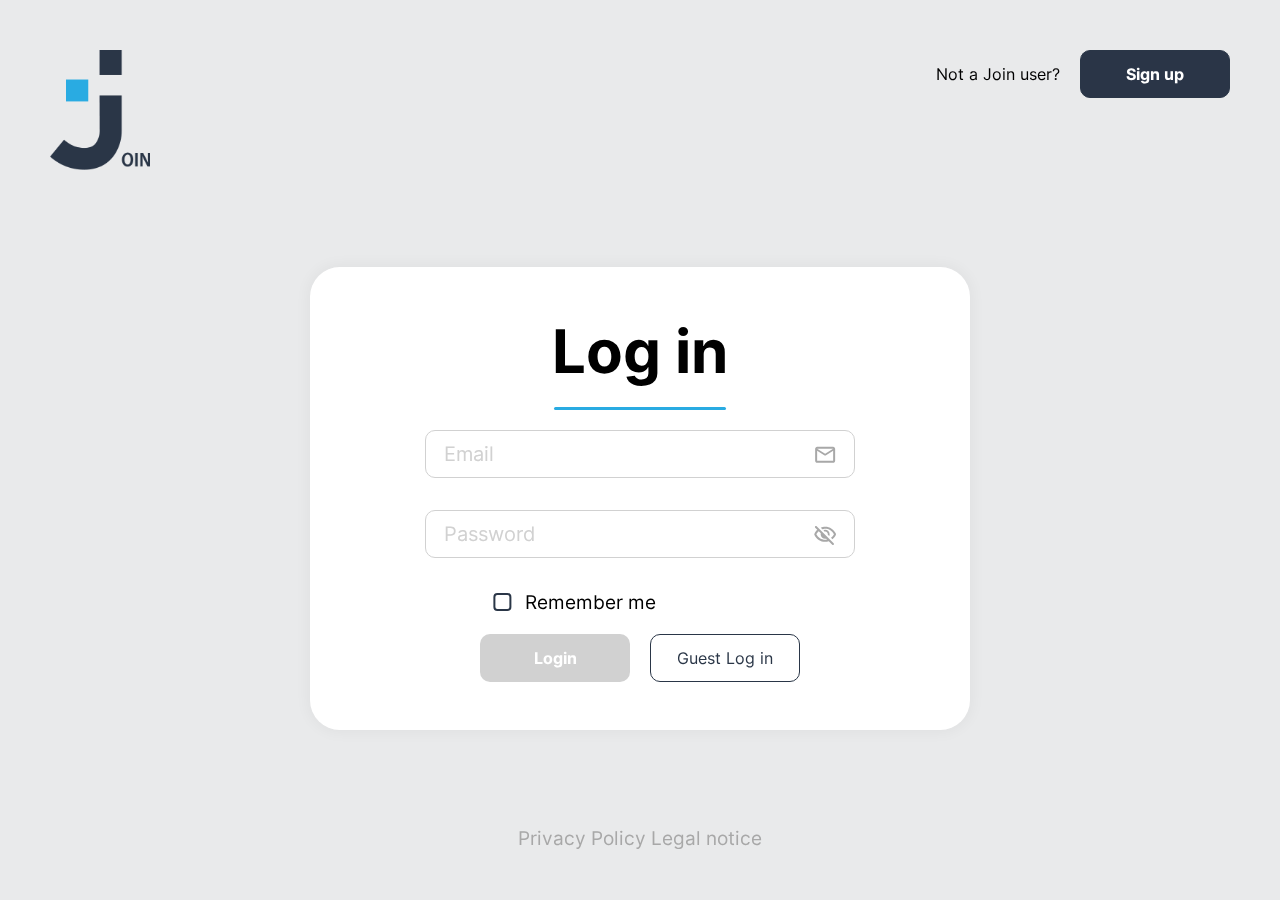
==== commit 734a2982: "resolve #50; login: show animation when get back via window:back() function" ====
--- a/index.html
+++ b/index.html
@@ -32,9 +32,8 @@
     </section>
 
     <div class="main_content">
-        <section id="login_mask">
-            <form id="login_form" action="javascript:;" class="login_mask login_mask_animation"
-                onsubmit="submitLogin(event)">
+        <section class="login_mask_animation">
+            <form id="login_form" action="javascript:;" class="login_mask" onsubmit="submitLogin(event)">
                 <span class="login_title">Log in</span>
                 <div id="login_blueline" class="blue_line"></div>
                 <div id="login_error" class="login_errormessage">
@@ -81,10 +80,8 @@
                     </button>
                 </div>
             </form>
-        </section>
-
-        <section style="display: none;" id="signup_mask">
-            <form id="signin_form" action="javascript:;" class="login_mask" onsubmit="submitSignIn(event)">
+            <form id="signin_form" style="display: none;" action="javascript:;" class="login_mask"
+                onsubmit="submitSignIn(event)">
                 <img onclick="showSignInMask(false)" class="back-arrow" src="../img/icons/contacts/back-arrow.svg"
                     alt="back-arrow">
                 <span class="login_title">Sign in</span>
--- a/css/main.css
+++ b/css/main.css
@@ -134,6 +134,78 @@
 
 .accent_blue {
     color: var(--accent);
+}
+
+/********** LEGAL NOTICE **********/
+
+.headline {
+    display: flex;
+    justify-content: space-between;
+    align-items: flex-start;
+}
+
+.blue_arrow {
+    transition: transform 80ms ease-in-out;
+}
+
+.blue_arrow:hover {
+    cursor: pointer;
+    transform: scale(1.1);
+}
+
+.legal_notice {
+    padding: 90px;
+}
+
+.legal_notice p,
+.legal_notice li,
+.legal_notice a,
+.legal_notice span {
+    font-size: 16px;
+}
+
+.legal_notice a {
+    color: var(--accent);
+    text-decoration: none;
+}
+
+.legal_notice h1 {
+    font-size: 45px;
+}
+
+.legal_notice h2 {
+    font-size: 24px;
+}
+
+@media (max-width: 800px) {
+    .legal_notice {
+        padding: 30px;
+    }
+
+    .legal_notice p,
+    .legal_notice a,
+    .legal_notice li,
+    .legal_notice span {
+        font-size: 12px;
+    }
+
+    .legal_notice h1 {
+        font-size: 30px;
+    }
+
+    .legal_notice h2 {
+        font-size: 16px;
+    }
+}
+
+@media (max-width: 500px) {
+    .legal_notice {
+        padding: 12px;
+    }
+    .headline {
+        flex-direction: column-reverse;
+        align-items: flex-start;
+    }
 }
 
 /********** SIDEBAR **********/
@@ -151,6 +223,7 @@
     top: 0;
     background-color: #2A3647;
     color: var(--icon-grey);
+    z-index: 1;
 }
 
 .navbar_logo {
@@ -301,6 +374,7 @@
     align-items: center;
     justify-content: start;
     transition: 100ms ease-in-out;
+    text-decoration: none;
 }
 
 .header-menu-link:hover {
--- a/css/login.css
+++ b/css/login.css
@@ -63,13 +63,10 @@
 .login_overlay {
     z-index: -1;
     position: fixed;
-    top: 0;
-    left: 0;
-    right: 0;
-    bottom: 0;
+    inset: 0;
     display: flex;
     flex-direction: column;
-    background-color: rgba(0, 0, 0, 0.1);
+    background-color: rgba(0, 0, 0, 0.05);
     justify-content: center;
     align-items: center;
 }
@@ -244,6 +241,7 @@
     align-items: center;
     gap: 10px;
     user-select: none;
+    cursor: pointer;
 }
 
 .login_checkbox>label>a {
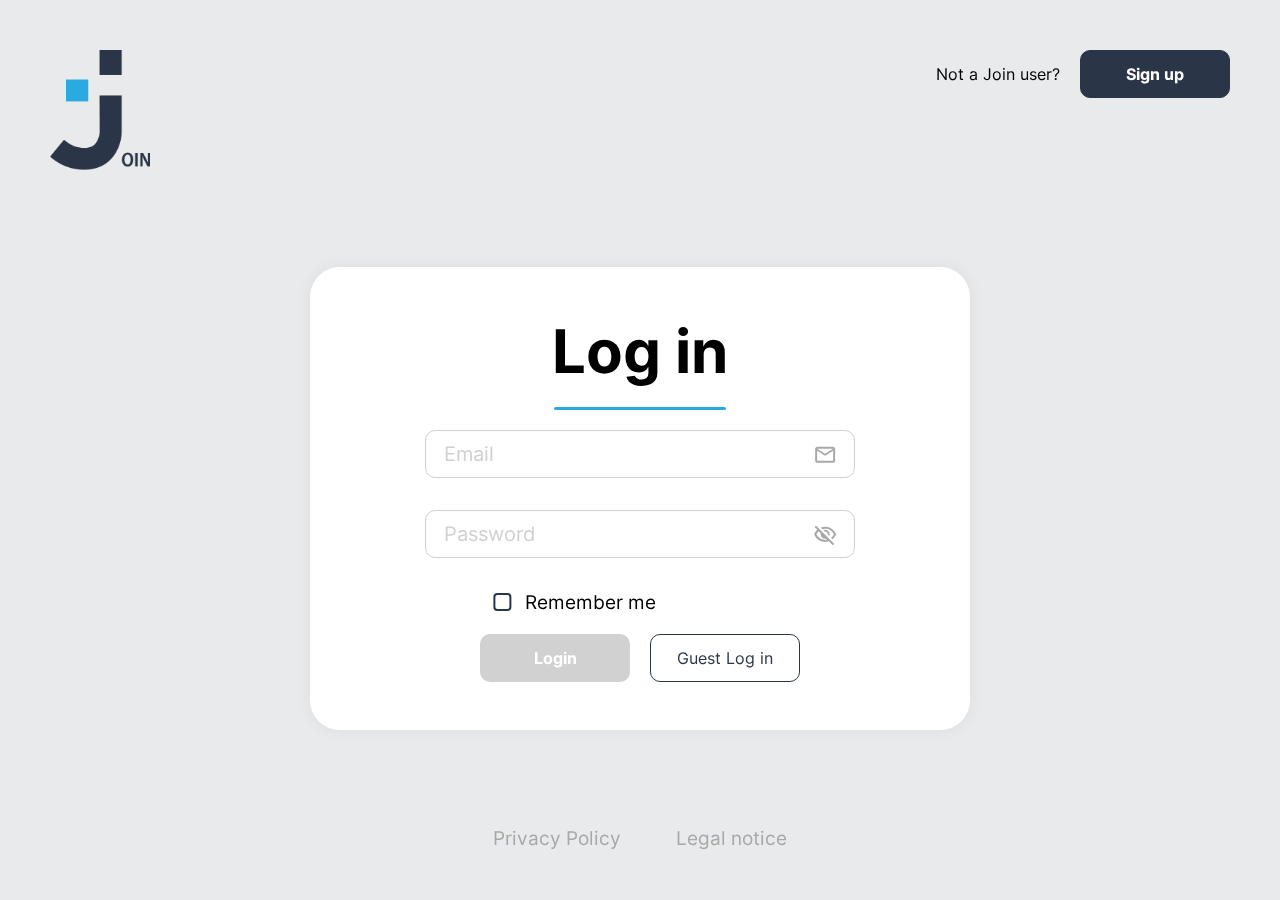
==== commit b52bccbd: "add const for guest user id" ====
--- a/index.html
+++ b/index.html
@@ -10,15 +10,15 @@
     <link rel="stylesheet" href="./css/main.css">
     <link rel="stylesheet" href="./css/login.css">
 
+    <script src="./js/remotestorage.js"></script>
+    <script src="./js/login.js"></script>
     <script src="./js/defaultdata.js"></script>
-    <script src="./js/login.js"></script>
     <script src="./js/main.js"></script>
-    <script src="./js/remotestorage.js"></script>
 
     <title>Join</title>
 </head>
 
-<body onload="initLoginSite()">
+<body>
 
     <img class="join_logo" src="../img/logo/logo.png" alt="">
 
--- a/css/main.css
+++ b/css/main.css
@@ -202,6 +202,7 @@
     .legal_notice {
         padding: 12px;
     }
+
     .headline {
         flex-direction: column-reverse;
         align-items: flex-start;
@@ -233,24 +234,48 @@
 .nav_list {
     display: flex;
     justify-content: center;
-}
+    width: 100%;
+    flex-direction: column;
+    align-items: stretch;
+}
+
+.nav_elements {
+    display: flex;
+    flex-direction: column;
+    align-items: center;
+    gap: 24px;
+}
+
 
 .nav_list_element {
     display: flex;
     align-items: center;
     color: var(--icon-grey);
     text-decoration: none;
+    padding-left: 20px;
     width: 100%;
-    padding: 6px 46px 6px 46px;
-    margin-bottom: 24px;
+    height: 50px;
     cursor: pointer;
-    transition-duration: 175ms;
+    border-radius: 0 1000px 1000px 0;
+    transition: background-color 125ms ease-in-out;
 }
 
 .nav_list_element:hover {
     background-color: var(--secondary);
-    transition-duration: 175ms;
-    transform: scale(1.1);
+}
+
+.nav_list_element_highlighted {
+    pointer-events: none;
+    cursor: default;
+    border-radius: 1000px 0 0 1000px;
+}
+
+.nav_list_element_highlighted[mainmenulink] {
+    background-color: var(--secondary);
+}
+
+.nav_list_element_highlighted[securitylink] {
+    background-color: var(--secondary);
 }
 
 .nav_list_element span {
@@ -267,6 +292,7 @@
 }
 
 .nav_security_links a {
+    height: 30px;
     color: var(--qm-grey);
     text-decoration: none;
 }
--- a/css/login.css
+++ b/css/login.css
@@ -44,6 +44,10 @@
     margin-bottom: var(--joinlogo_topleft);
 }
 
+.policy_notice_div>a:first-child {
+    margin-right: var(--joinlogo_topleft);
+}
+
 .policy_notice_div>a {
     color: #A8A8A8;
     text-decoration: none;
